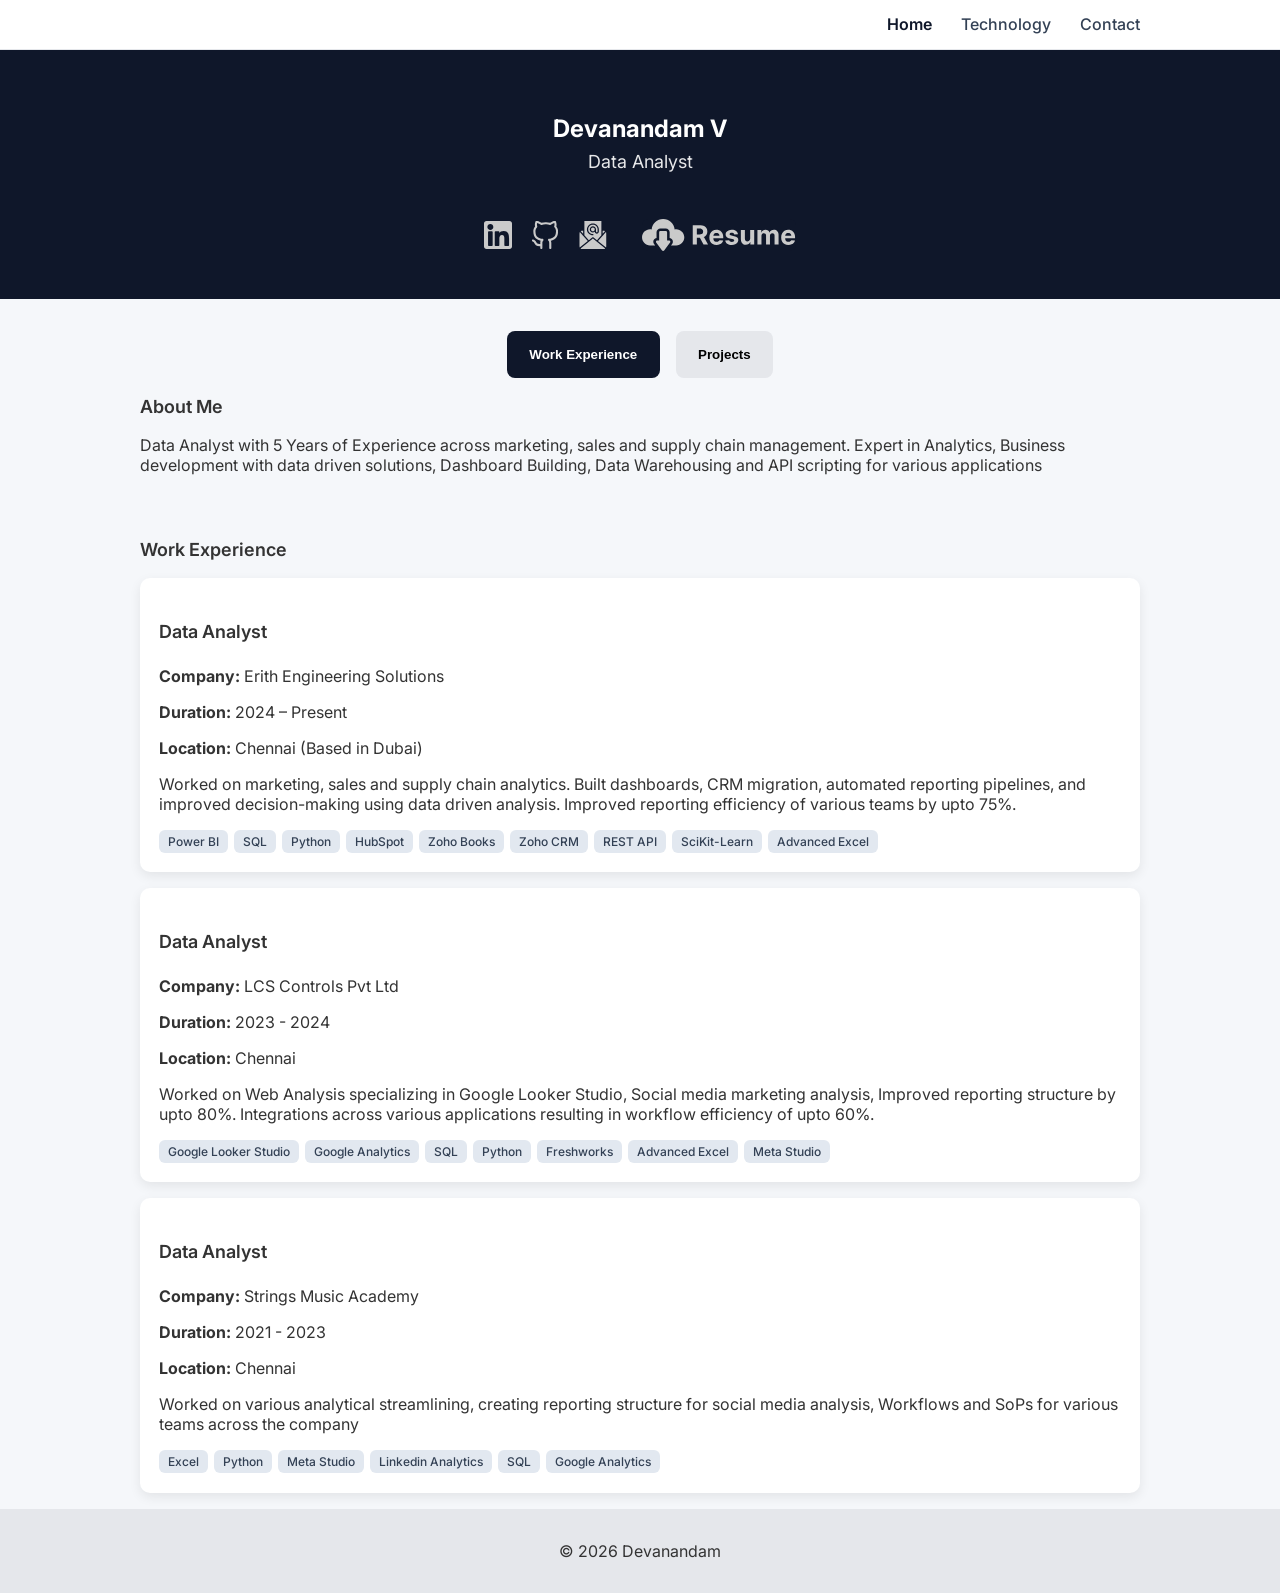
==== index.html @ 5a88dc88 "Update index.html" ====
<!DOCTYPE html>
<html lang="en">
<head>
    <meta charset="UTF-8" />
    <meta name="viewport" content="width=device-width, initial-scale=1.0" />
    <title>Devanandam | Profile</title>
    <link rel="icon" type="image/svg+xml" href="favicon-B.svg">
    <link rel="stylesheet" href="style.css" />
    <link rel="preconnect" href="https://fonts.googleapis.com">
    <link rel="preconnect" href="https://fonts.gstatic.com" crossorigin>
    <link href="https://fonts.googleapis.com/css2?family=Inter:ital,opsz,wght@0,14..32,100..900;1,14..32,100..900&display=swap" rel="stylesheet">
</head>
<body>
<nav class="navbar">
    <div class="nav-container">
      <div class="logo"></div>
  
      <ul class="nav-links">
        <li><a href="index.html" class="active">Home</a></li>
        <li><a href="technology.html">Technology</a></li>
        <li><a href="Contacts.html">Contact</a></li>
      </ul>
    </div>
  </nav>

<script>
    function openTab(evt, tabName) {
      // hide all tabs
      document.querySelectorAll(".tab-content").forEach(tab => {
        tab.classList.remove("active");
      });
    
      // remove active from buttons
      document.querySelectorAll(".tab-btn").forEach(btn => {
        btn.classList.remove("active");
      });
    
      // show selected
      document.getElementById(tabName).classList.add("active");
      evt.currentTarget.classList.add("active");
    }
</script>


  <header>
    <h1>Devanandam V</h1>
    <h2>Data Analyst</h2>

    <div class="socials">
        <a href="https://www.linkedin.com/in/devanadham-v-a43195300/" target="_blank">
          <img src="Icons/linkedin-W.svg" alt="LinkedIn" />
        </a>
      
        <a href="https://github.com/Devanandham99" target="_blank">
          <img src="Icons/github-W.svg" alt="GitHub" />
        </a>
      
        <a href="mailto:devanadham2022@gmail.com">
          <img src="Icons/email-W.svg" alt="Email" />
        </a>
      
        <a href="Assets/devanandam-resume.pdf" target="_blank" rel="noopener noreferrer" class="resume-btn">
          <img src="Icons/resume-W.svg" alt="Download Resume" />
        </a>
      </div>

  </header>

  <div class="tabs container">
    <button class="tab-btn active" onclick="openTab(event, 'experience')">
      Work Experience
    </button>
    <button class="tab-btn" onclick="openTab(event, 'projects')">
      Projects
    </button>
  </div>

  <section class="about container">
    <h3>About Me</h3>
    <p>Data Analyst with 5 Years of Experience across marketing, sales and supply chain management. Expert in Analytics, Business development with data driven solutions, Dashboard Building, Data Warehousing and API scripting for various applications</p>
  </section>
  <section id="experience" class="tab-content container active">
    <h3>Work Experience</h3>
  
    <div class="card">
      <h4>Data Analyst</h4>
      <p><strong>Company:</strong> Erith Engineering Solutions</p>
      <p><strong>Duration:</strong> 2024 – Present</p>
      <p><strong>Location:</strong> Chennai (Based in Dubai)</p>
      <p>
        Worked on marketing, sales and supply chain analytics. Built dashboards, CRM migration, automated reporting pipelines, and improved decision-making using data driven analysis. Improved reporting efficiency of various teams by upto 75%. 
      </p>

      <!-- ✅ Skills used -->
      <div class="card-skills">
        <span class="skill-tag">Power BI</span>
        <span class="skill-tag">SQL</span>
        <span class="skill-tag">Python</span>
        <span class="skill-tag">HubSpot</span>
        <span class="skill-tag">Zoho Books</span>
        <span class="skill-tag">Zoho CRM</span>
        <span class="skill-tag">REST API</span>
        <span class="skill-tag">SciKit-Learn</span>
        <span class="skill-tag">Advanced Excel</span>
      </div>
    </div>
    <div class="card">
      <h4>Data Analyst</h4>
      <p><strong>Company:</strong> LCS Controls Pvt Ltd</p>
      <p><strong>Duration:</strong> 2023 - 2024</p>
      <p><strong>Location:</strong> Chennai</p>
      <p>
        Worked on Web Analysis specializing in Google Looker Studio, Social media marketing analysis, Improved reporting structure by upto 80%. Integrations across various applications resulting in workflow efficiency of upto 60%.
      </p>

      <!-- ✅ Skills used -->
      <div class="card-skills">
        <span class="skill-tag">Google Looker Studio</span>
        <span class="skill-tag">Google Analytics</span>
        <span class="skill-tag">SQL</span>
        <span class="skill-tag">Python</span>
        <span class="skill-tag">Freshworks</span>
        <span class="skill-tag">Advanced Excel</span>
        <span class="skill-tag">Meta Studio</span>
      </div>
    </div>

    <div class="card">
      <h4>Data Analyst</h4>
      <p><strong>Company:</strong> Strings Music Academy</p>
      <p><strong>Duration:</strong> 2021 - 2023</p>
      <p><strong>Location:</strong> Chennai</p>
      <p>
        Worked on various analytical streamlining, creating reporting structure for social media analysis, Workflows and SoPs for various teams across the company
      </p>

      <!-- ✅ Skills used -->
      <div class="card-skills">
        <span class="skill-tag">Excel</span>
        <span class="skill-tag">Python</span>
        <span class="skill-tag">Meta Studio</span>
        <span class="skill-tag">Linkedin Analytics</span>
        <span class="skill-tag">SQL</span>
        <span class="skill-tag">Google Analytics</span>
      </div>
    </div>

  </section>
  
  <!-- Projects Tab -->
  <section id="projects" class="tab-content container">
    <h3>Projects</h3>

    <div class="card">
      <h4>NLP Project On Book Reviews</h4>
      <p>Using Natural Language Processing to analyze reviews of books and identify trends and patterns.</p>
      <a href="https://github.com/Devanandham99/Portfolio-Projects/tree/22cbae666b708d479b3a723a235a0c40a0afc872/NLP%20Project%20On%20Book%20Reviews" target="_blank">View Project →</a>
      <div class="card-skills">
        <span class="skill-tag">Pandas</span>
        <span class="skill-tag">Numpy</span>
        <span class="skill-tag">Seaborn</span>
        <span class="skill-tag">Matplotlib</span>
        <span class="skill-tag">Text Processing</span>
        <span class="skill-tag">Text Blob</span>
        <span class="skill-tag">Sci-kit Learn</span>
        <span class="skill-tag">Word Cloud</span>
        <span class="skill-tag">NLTK</span>
      </div>       
    </div>

    <div class="card">
      <h4>Steam Games Analysis</h4>
      <p>Analysis of social media data to understand user engagement patterns and metrics for various products.</p>
      <a href="https://github.com/Devanandham99/Portfolio-Projects/tree/e1949dfdd8c539cf58ebae8cbb5620fc46101f01/Steam%20Games%20Data%20Analysis" target="_blank">View Project →</a>
      <div class="card-skills">
        <span class="skill-tag">Seaborn</span>
        <span class="skill-tag">Pandas</span>
        <span class="skill-tag">Numpy</span>
      </div>       
    </div>
  
    <div class="card">
      <h4>Car Sales Data Processing/Analysis</h4>
      <p>Data processing and analysis of car sales database using pandas</p>
      <a href="https://github.com/Devanandham99/Portfolio-Projects/tree/2d07270b5e9420db4c0938f591bab6245e6ea134/Car%20Sales%20Project" target="_blank">View Project →</a>
      <div class="card-skills">
        <span class="skill-tag">Pandas</span>
        <span class="skill-tag">Matplotlib</span>
      </div>  

    </div>
  
    <div class="card">
      <h4>Data Scraping</h4>
      <p>Data Scraping using Selenium to get data for warehousing.</p>
      <a href="https://github.com/Devanandham99/Portfolio-Projects/tree/2d07270b5e9420db4c0938f591bab6245e6ea134/Data%20Scraping" target="_blank">View Project →</a>
      <div class="card-skills">
        <span class="skill-tag">Selenium</span>
        <span class="skill-tag">Pandas</span>
        <span class="skill-tag">BeautifulSoup</span>
        <span class="skill-tag">requests</span>
      </div>       
    </div>

    <div class="card">
      <h4>Dashboard</h4>
      <p>Example Dashboards using opensource datasets.</p>
      <a href="https://github.com/Devanandham99/Portfolio-Projects/tree/70073669f018ca83e619e7d2b7d7c7980ea79258/Dashboards" target="_blank">View Project →</a>
      <div class="card-skills">
        <span class="skill-tag">Tableau</span>
        <span class="skill-tag">Power BI</span>
        <span class="skill-tag">Excel</span>
        <span class="skill-tag">Google Looker Studio</span>
        <span class="skill-tag">SQL</span>
        <span class="skill-tag">Google Sheets</span>
      </div>       
    </div>    

    <div class="card">
      <h4>CRM to Google Sheets Integration</h4>
      <p>Pulling data from Hubspot CRM to Google Sheets using REST API.</p>
      <a href="https://github.com/Devanandham99/Portfolio-Projects/tree/3ea5dff24ce69333540878bbf10d671288c5dcb7/Hubspot%20to%20Google%20Sheets%20REST%20API" target="_blank">View Project →</a>
      <div class="card-skills">
        <span class="skill-tag">REST API</span>
        <span class="skill-tag">Hubspot</span>
        <span class="skill-tag">Google Sheets</span>
        <span class="skill-tag">JS</span>
      </div>       
    </div>

    <div class="card">
      <h4>Social Media Analysis</h4>
      <p>Analysis of social media data to understand user engagement patterns and metrics for various products.</p>
      <a href="https://github.com/Devanandham99/Portfolio-Projects/tree/26cd659598d46aff903115a7fd73586966958144/Social%20Media%20Project" target="_blank">View Project →</a>
      <div class="card-skills">
        <span class="skill-tag">Meta Studio</span>
        <span class="skill-tag">Linkedin</span>
        <span class="skill-tag">Seaborn</span>
        <span class="skill-tag">Pandas</span>
        <span class="skill-tag">Matplotlib</span>
        <span class="skill-tag">Numpy</span>
      </div>       
    </div>

  </section>

  <footer>
    <p>© 2026 Devanandam</p>
  </footer>
</body>

</html>
---- style.css ----
body {
    font-family: "Inter", sans-serif;
    font-optical-sizing: auto;
    font-weight: 700;
    font-style: normal;
  margin: 0;
  -webkit-font-smoothing: antialiased;
  -moz-osx-font-smoothing: grayscale;
  background: #f5f7fa;
  color: #333;
  outline: 0px solid rgba(255, 0, 0, 0) !important;
}

h1 { font-weight: 700; font-size: x-large;}
h2 { font-weight: 400; font-size: large;}
h3 { font-weight: 600; font-size: Large;}
h4 { font-weight: 600; font-size: Large;}
p  { font-weight: 400; font-size: medium;}

header {
  background: #0f172a;
  color: white;
  text-align: center;

  padding: 3rem 1rem 2rem 1rem;   /* balanced vertical spacing */
  margin: 0;

  display: flex;
  flex-direction: column;
  align-items: center;
  justify-content: center;
}

header h1 {
  margin-bottom: 0.5rem;
}

header h2 {
  margin-top: 0;
  opacity: 0.9;
}

section {
  max-width: 1000px;
  margin: 3rem auto;      /* centers + vertical spacing */
  padding: 0 1rem;   /* clean reset */
  outline: 1px solid rgba(255, 0, 0, 0) !important;
}

footer {
  text-align: center;
  padding: 1rem;
  background: #e5e7eb;
}

/* Tabs */

.tabs {
  display: flex;
  justify-content: center;
  gap: 1rem;

  max-width: 1000px;
  margin-top: 2rem !important;
  margin: 0 auto 2rem auto;   /* ↑ more space from blue section */
  padding: 0 1.25rem;             /* slight horizontal comfort */
}
  
  .tab-btn {
    padding: 1rem 1.4rem;
    border: none;
    background: #e5e7eb;
    cursor: pointer;
    border-radius: 8px;
    font-weight: 600;
  }
  
  .tab-btn.active {
    background: #0f172a;
    color: white;
  }
  
  /* Tab content */
  .tab-content {
    display: none;
    padding: 1.5rem;
  }
  
  .tab-content.active {
    display: block;
  }
  
  
  /* Cards */
  .card {
    background: white;
    padding: 1.2rem;
    margin-bottom: 1rem;
    border-radius: 10px;
    box-shadow: 0 4px 12px rgba(0,0,0,0.08);
  }

  /* Skills inside cards */

.card-skills {
  display: flex;
  flex-wrap: wrap;
  gap: 0.4rem;
  margin-top: 1rem;
}

.skill-tag {
  background: #e2e8f0;
  color: #334155;
  font-size: 0.75rem;
  font-weight: 500;
  padding: 0.25rem 0.55rem;
  border-radius: 6px;
  white-space: nowrap;
}

  .socials {
    display: flex;
    justify-content: center;
    align-items: center;
    gap: 1.2rem;
  
    max-width: 1000px;   /* keeps it aligned with rest of page */
    margin: 2rem auto 1rem auto;
    padding-top: 0 1rem;  /* THIS centers the whole section */
    /*padding: 0 1rem;     optional mobile padding */
  }
  
  .socials a {
    display: inline-flex;
    align-items: center;
    justify-content: center;
    height: 32px;
  }
  .socials img {
    width: 28px;
    height: 28px;
    display: block;
    cursor: pointer;
    transition: transform 0.2s ease, opacity 0.2s ease;
  }
  
  .socials img:hover {
    transform: translateY(-2px);
    opacity: 0.8;
  }
  
  .container {
    max-width: 1000px;
    margin: auto;
    padding: 0 1rem;
  }

  /* Resume button */
  .resume-btn {
    height: 28px;
    width: auto;
    display: block;
    align-items: center;
    justify-content: center;
    margin-left: 1rem;
    background: #0f172a;
    color: white;
    padding: 0;
    text-decoration: none;
    border-radius: 6px;
    font-weight: 600;
    transition: transform 0.2s ease, opacity 0.2s ease;
  }

  .resume-btn img {
  height: 100%;      /* fill container height */
  width: auto;       /* keep aspect ratio */
  display: block;
  object-fit: contain;
  transition: transform 0.2s ease, opacity 0.2s ease;
  }
  
  .resume-btn:hover {
    transform: translateY(-2px);
    opacity: 0.8;
  }


  .navbar {
    position: sticky;
    top: 0;
    width: 100%;
    background: white;
    border-bottom: 1px solid #e5e7eb;
    z-index: 1000;
  }
  
  .nav-container {
    max-width: 1000px;
    margin: auto;
    padding: 0.9rem 1rem;
  
    display: flex;
    justify-content: space-between;
    align-items: center;
  }
  
  .logo {
    font-weight: 700;
    font-size: 1.1rem;
    color: #0f172a;
  }
  
  .nav-links {
    list-style: none;
    display: flex;
    gap: 1.8rem;
    margin: 0;
    padding: 0;
  }
  
  .nav-links a {
    text-decoration: none;
    color: #334155;
    font-weight: 500;
    transition: color 0.2s ease;
  }
  
  .nav-links a:hover {
    color: #0f172a;
  }
  
  .nav-links a.active {
    color: #0f172a;
    font-weight: 600;
  }

  section + section {
  margin-top: 4rem !important;
}

/* Contact form */

#contact-form {
  display: flex;
  flex-direction: column;
  gap: 0.75rem;
}

#contact-form input,
#contact-form textarea {
  padding: 0.6rem 0.7rem;
  border-radius: 6px;
  border: 1px solid #cbd5e1;
  font-family: inherit;
  font-size: 0.9rem;
}

.send-btn {
  margin-top: 0.5rem;
  padding: 0.6rem;
  border: none;
  border-radius: 6px;
  background: #0f172a;
  color: white;
  font-weight: 600;
  cursor: pointer;
  transition: transform 0.15s ease, opacity 0.15s ease;
}

.send-btn:hover {
  transform: translateY(-1px);
  opacity: 0.9;
}

.tech-section {
  padding: 20px 20px;
  text-align: center;
  margin-top: 0;
}

.tech-section h1 {
  font-size: 2.2rem;
  margin-top: 0;           /* remove default browser margin */
  margin-bottom: 20px;
}

/* GRID → FORCE 2 COLUMNS */
.tech-grid {
  display: grid;
  grid-template-columns: repeat(2, 1fr); /* 🔥 2 columns */
  gap: 28px;
  max-width: 900px;
  margin: auto;
}

/* BIG CARDS */
.tech-card {
  background: #ffffff;
  padding: 30px 26px;
  border-radius: 16px;

  text-align: left;

  box-shadow: 0 8px 24px rgba(0,0,0,0.08);

  transition: transform 0.25s ease, box-shadow 0.25s ease;
}

/* ICON */
.tech-card i {
  font-size: 32px;
  margin-bottom: 12px;
  color: #0f172a;
}

/* TITLE */
.tech-card h3 {
  margin: 0 0 10px 0;
  font-size: 1.2rem;
}

/* DESCRIPTION */
.tech-card p {
  font-size: 0.9rem;
  color: #475569;
  line-height: 1.5;
}

/* HOVER */
.tech-card:hover {
  transform: translateY(-6px);
  box-shadow: 0 20px 40px rgba(0,0,0,0.12);
}

.tech-card.moving {
  transition: transform 0.55s cubic-bezier(0.22, 1, 0.36, 1);
}

.tech-card.springing.moving {
  transition: none !important;
}

.tech-card.springing {
  transition: none !important;
}

/* HOVER */
.tech-card:hover {
  transform: translateY(-6px) scale(1.02);
}

/* ✅ EXPANDED (matches new JS) */
.tech-card.active {
  grid-column: span 2;
  grid-row: span 2;

  transform: scale(1.04);
  box-shadow: 0 30px 80px rgba(0,0,0,0.35);
  padding: 32px;

  transition:
    transform 0.45s cubic-bezier(.22,1,.36,1),
    box-shadow 0.45s cubic-bezier(.22,1,.36,1),
    padding 0.35s ease;
}

/* DETAILS HIDDEN */
.tech-details {
  max-height: 0;
  opacity: 0;
  overflow: hidden;
  margin-top: 0;

  transition:
    max-height 0.45s cubic-bezier(.22,1,.36,1),
    opacity 0.25s ease,
    margin-top 0.25s ease;
}

/* DETAILS SHOW */
.tech-card.active .tech-details {
  max-height: 600px;
  opacity: 1;
  transform: translateY(0);
  margin-top: 16px;
}

/* ✅ BLUR BACKGROUND (matches new JS) */
.tech-grid.has-active .tech-card:not(.active) {
  opacity: 0.45;
  filter: blur(2px);
  transform: scale(0.96);

  transition:
    opacity 0.30s ease,
    filter 0.30s ease,
    transform 0.35s ease;
}
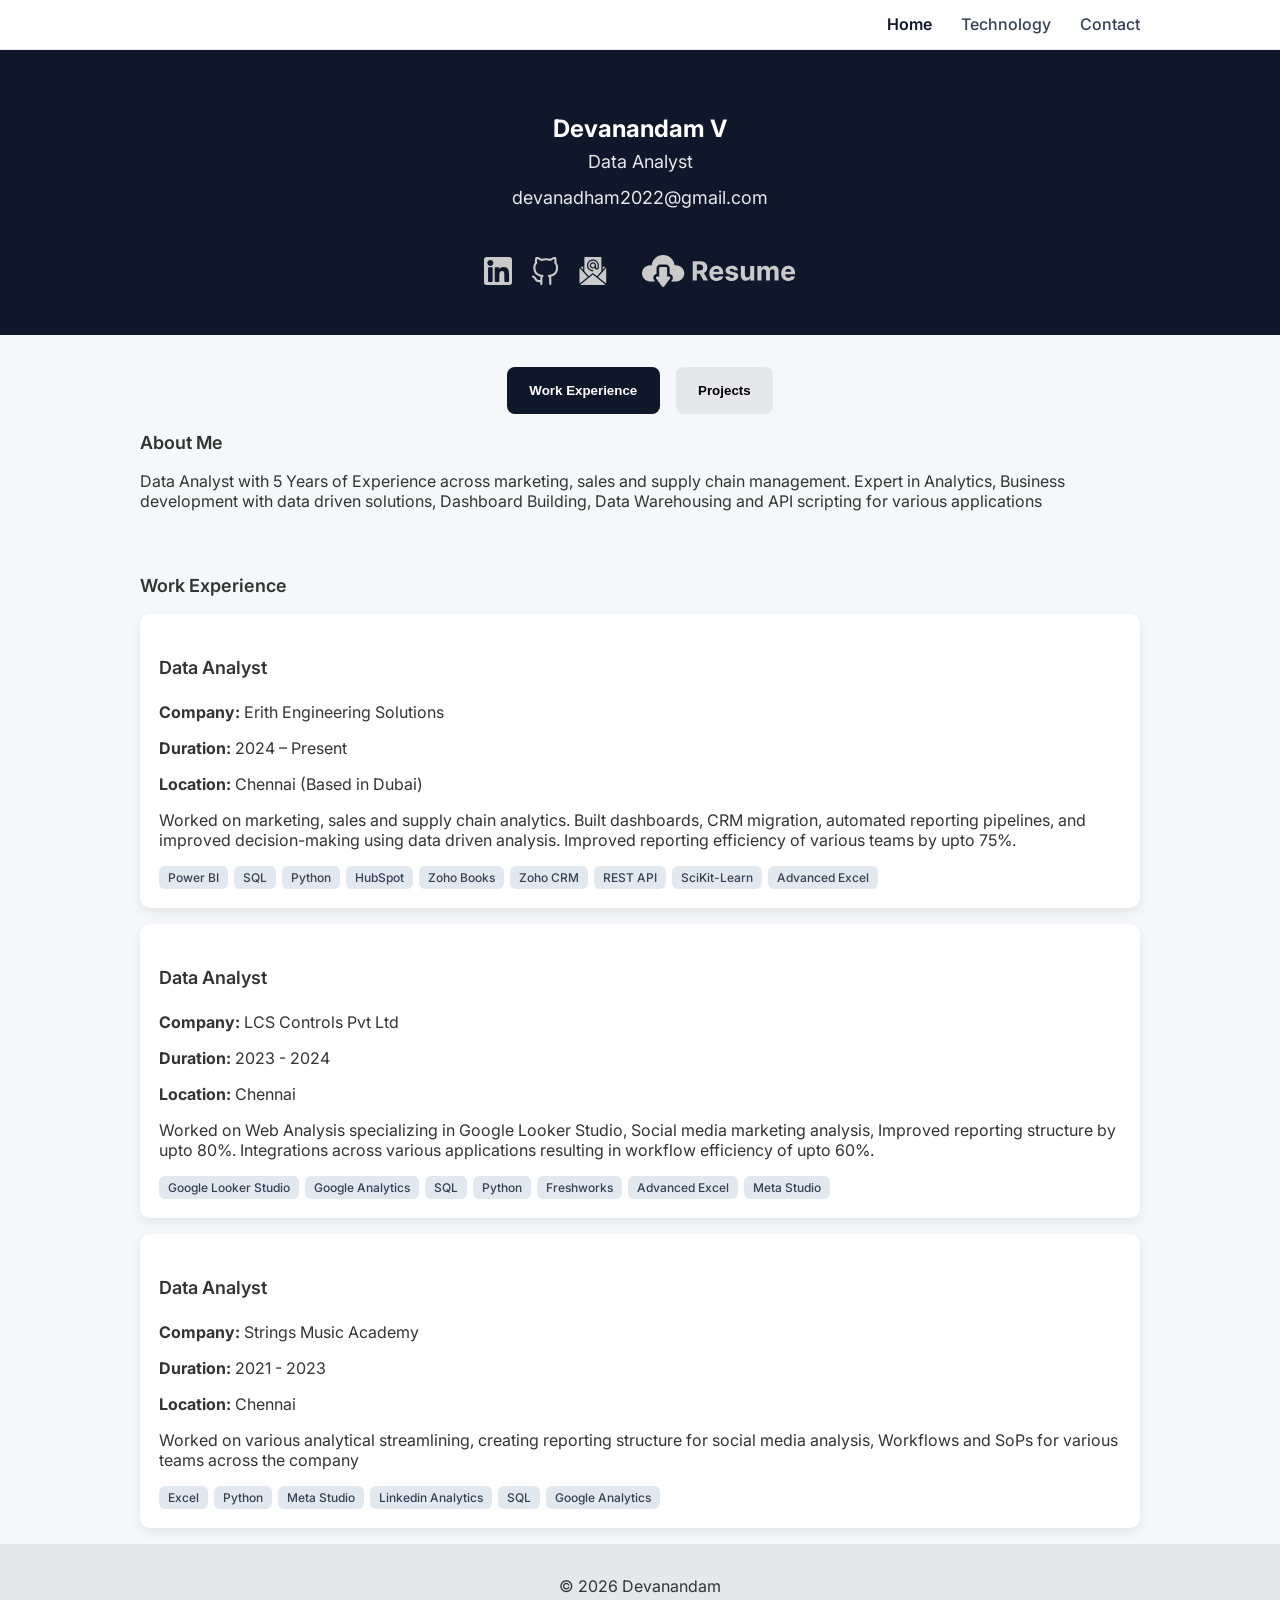
==== commit 55e7967d: "Update index.html" ====
--- a/index.html
+++ b/index.html
@@ -45,6 +45,7 @@
   <header>
     <h1>Devanandam V</h1>
     <h2>Data Analyst</h2>
+    <h2>devanadham2022@gmail.com</h2>  
 
     <div class="socials">
         <a href="https://www.linkedin.com/in/devanadham-v-a43195300/" target="_blank">
@@ -55,7 +56,7 @@
           <img src="Icons/github-W.svg" alt="GitHub" />
         </a>
       
-        <a href="mailto:devanadham2022@gmail.com">
+        <a href="Contacts.html">
           <img src="Icons/email-W.svg" alt="Email" />
         </a>
       
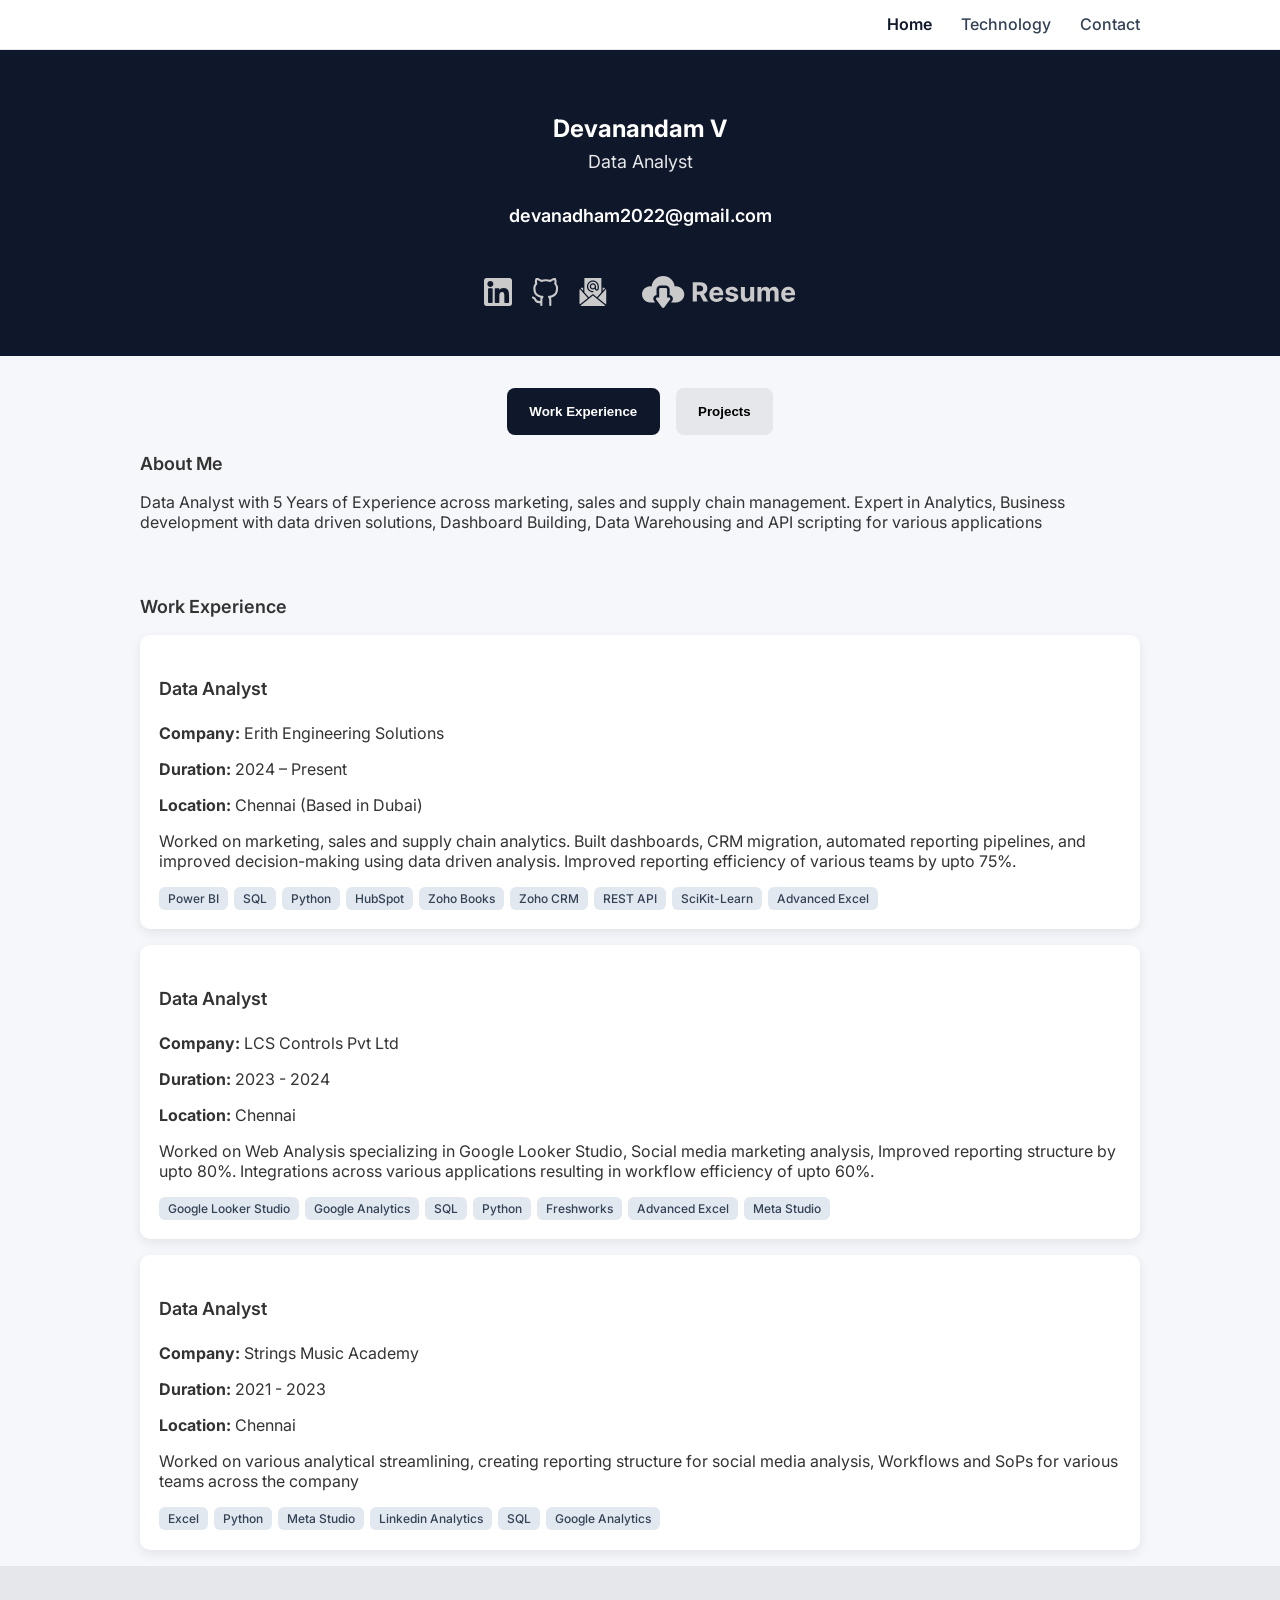
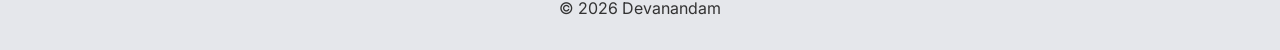
==== commit 0d8ebccd: "Update index.html" ====
--- a/index.html
+++ b/index.html
@@ -45,7 +45,7 @@
   <header>
     <h1>Devanandam V</h1>
     <h2>Data Analyst</h2>
-    <h2>devanadham2022@gmail.com</h2>  
+    <h3>devanadham2022@gmail.com</h3>  
 
     <div class="socials">
         <a href="https://www.linkedin.com/in/devanadham-v-a43195300/" target="_blank">
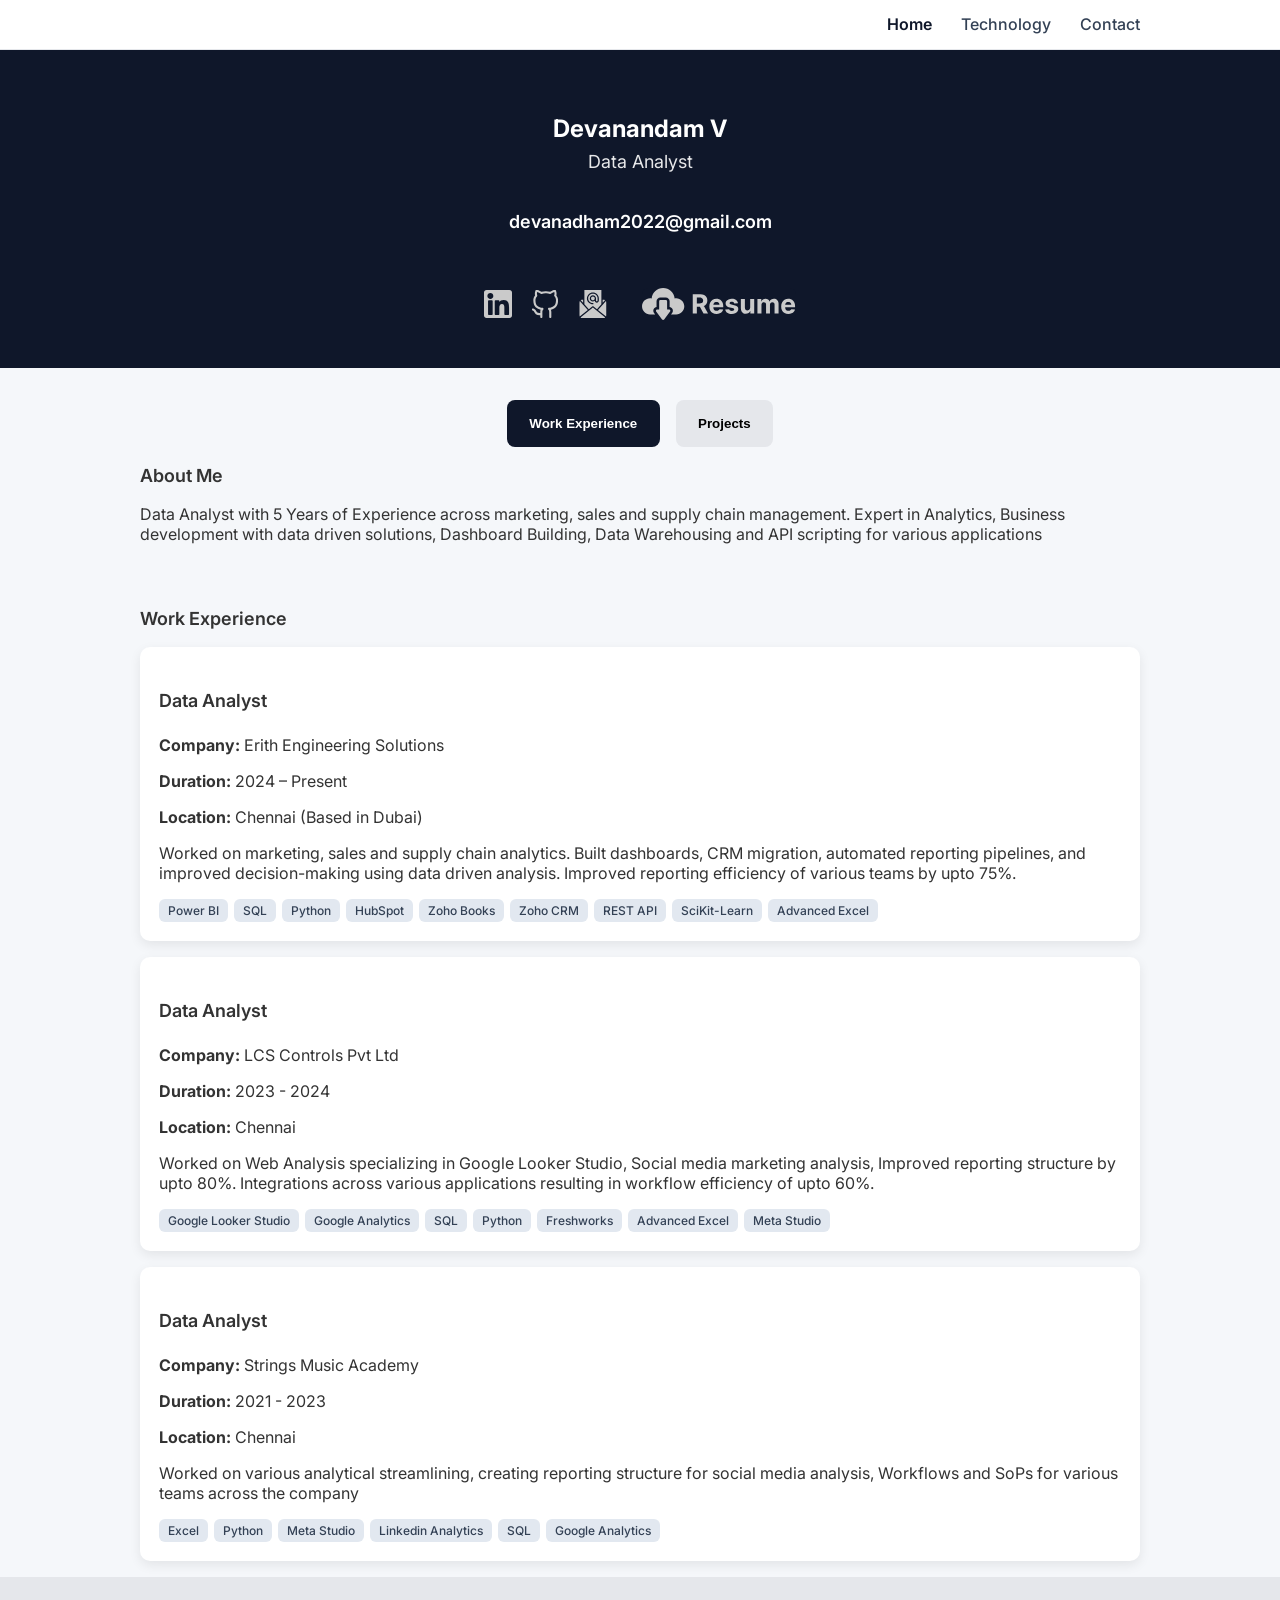
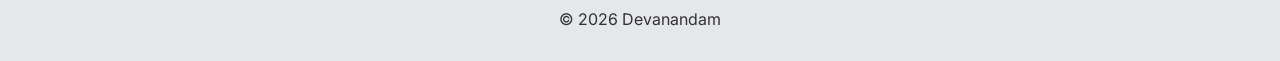
==== commit 1cb73b05: "Update index.html" ====
--- a/index.html
+++ b/index.html
@@ -45,7 +45,7 @@
   <header>
     <h1>Devanandam V</h1>
     <h2>Data Analyst</h2>
-    <h3>devanadham2022@gmail.com</h3>  
+    <h4>devanadham2022@gmail.com</h4>  
 
     <div class="socials">
         <a href="https://www.linkedin.com/in/devanadham-v-a43195300/" target="_blank">
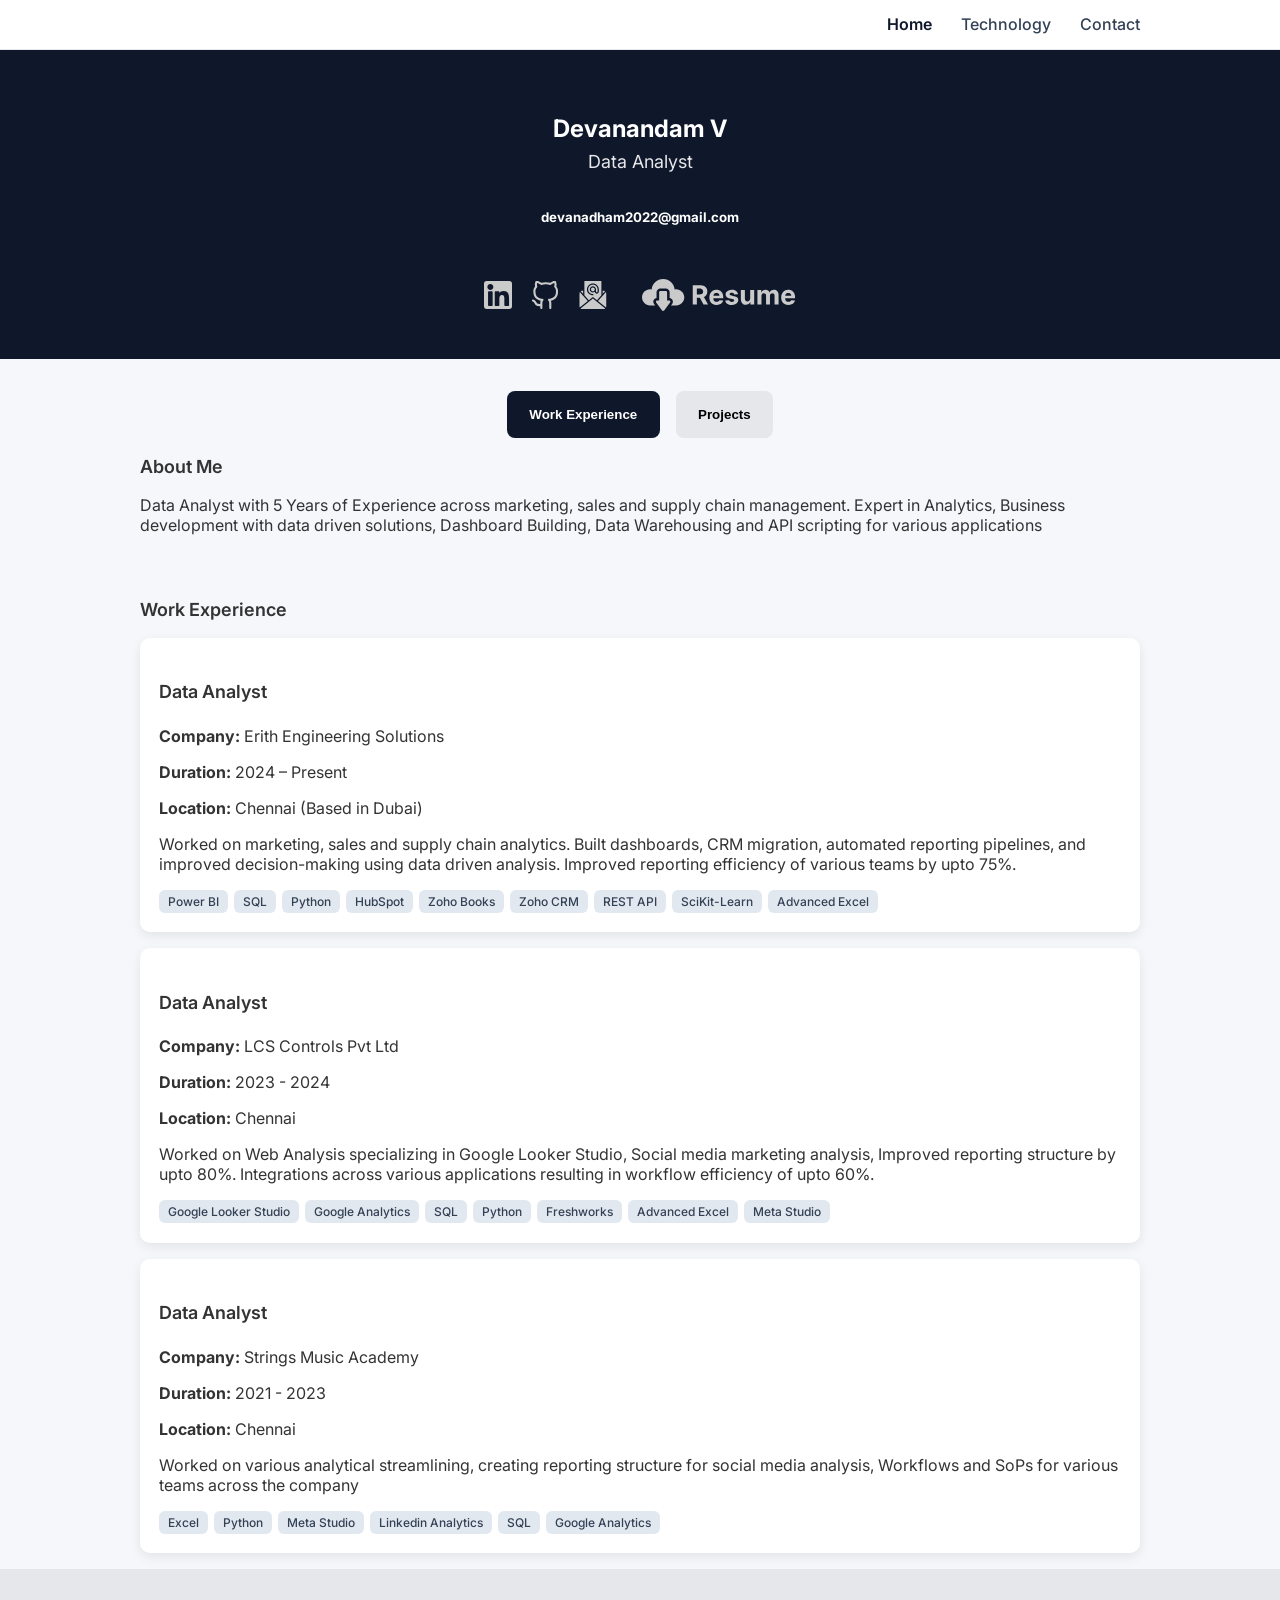
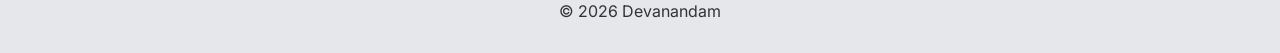
==== commit 9284e748: "Update index.html" ====
--- a/index.html
+++ b/index.html
@@ -45,7 +45,7 @@
   <header>
     <h1>Devanandam V</h1>
     <h2>Data Analyst</h2>
-    <h4>devanadham2022@gmail.com</h4>  
+    <h5>devanadham2022@gmail.com</h5>  
 
     <div class="socials">
         <a href="https://www.linkedin.com/in/devanadham-v-a43195300/" target="_blank">
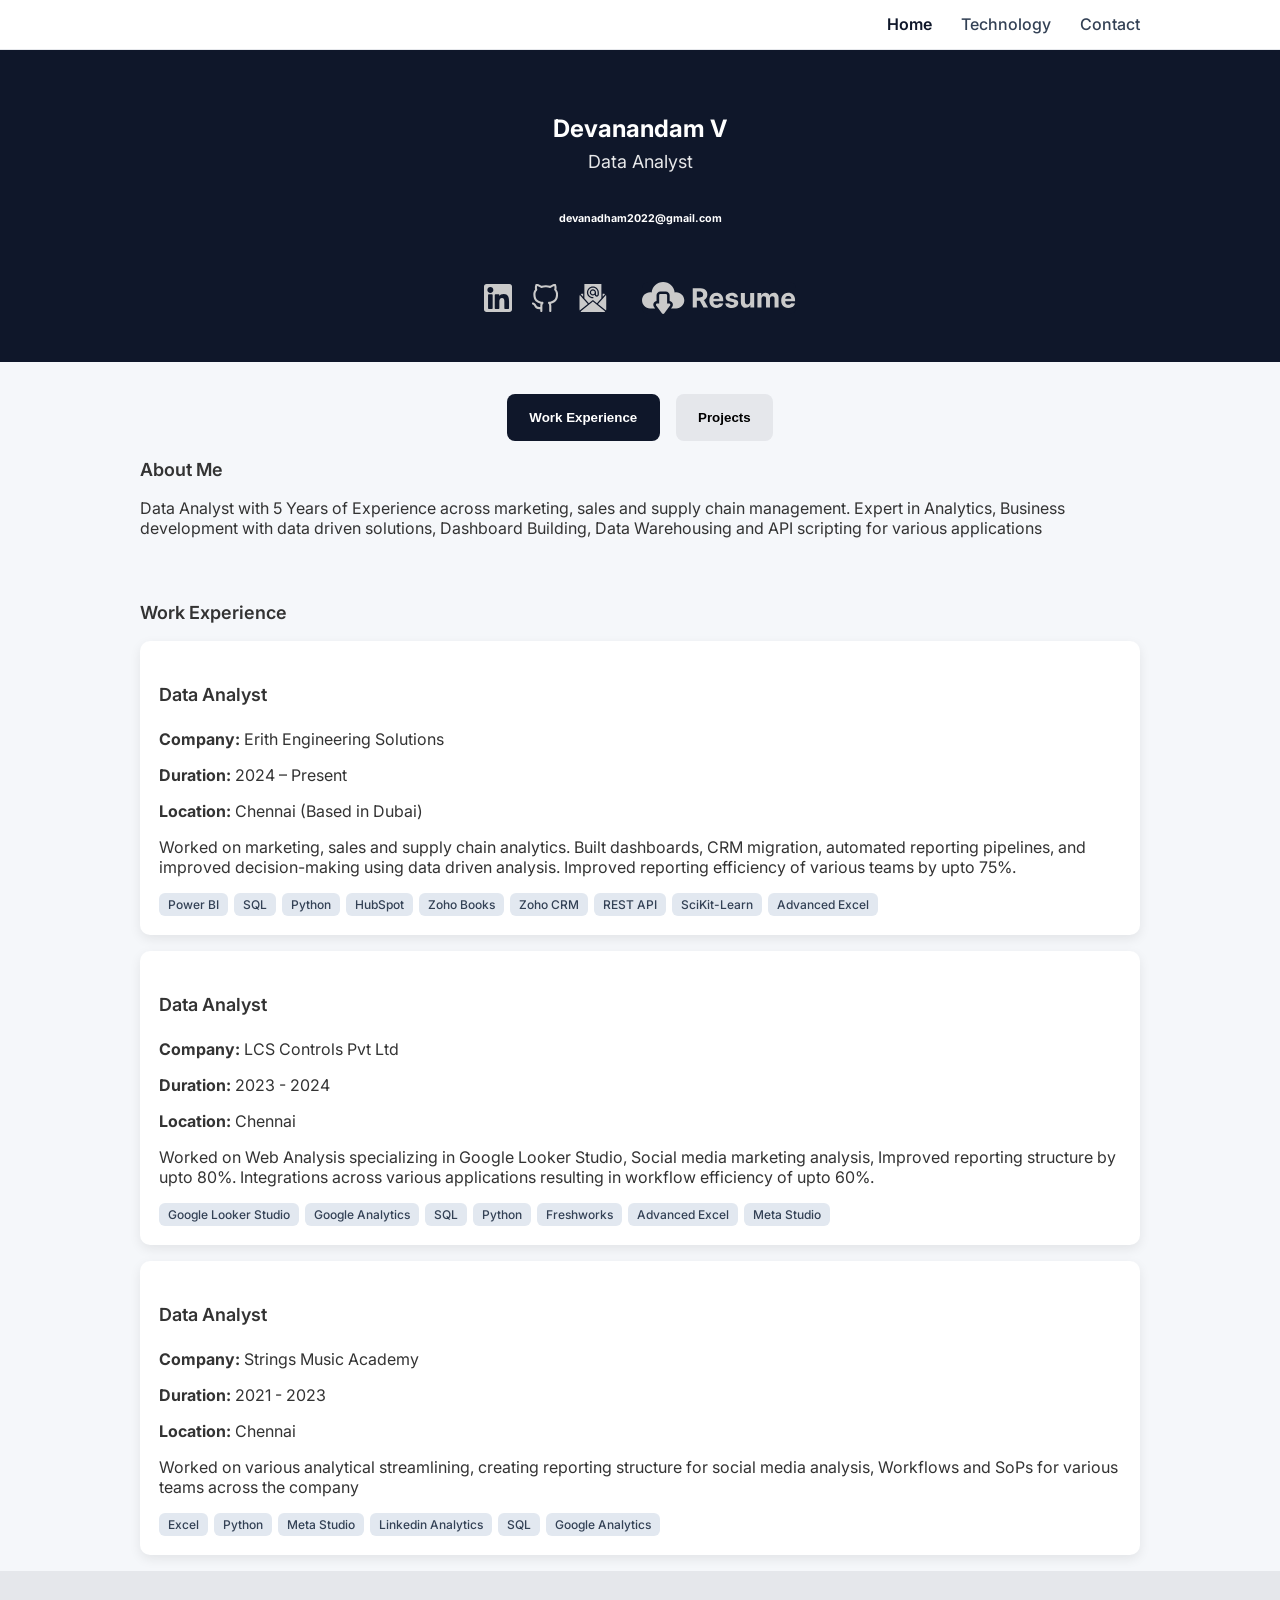
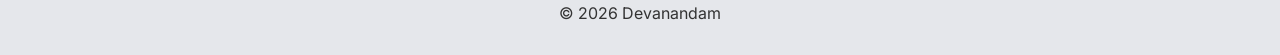
==== commit b9944ef4: "email ease" ====
--- a/index.html
+++ b/index.html
@@ -45,7 +45,7 @@
   <header>
     <h1>Devanandam V</h1>
     <h2>Data Analyst</h2>
-    <h5>devanadham2022@gmail.com</h5>  
+    <h6>devanadham2022@gmail.com</h6>  
 
     <div class="socials">
         <a href="https://www.linkedin.com/in/devanadham-v-a43195300/" target="_blank">
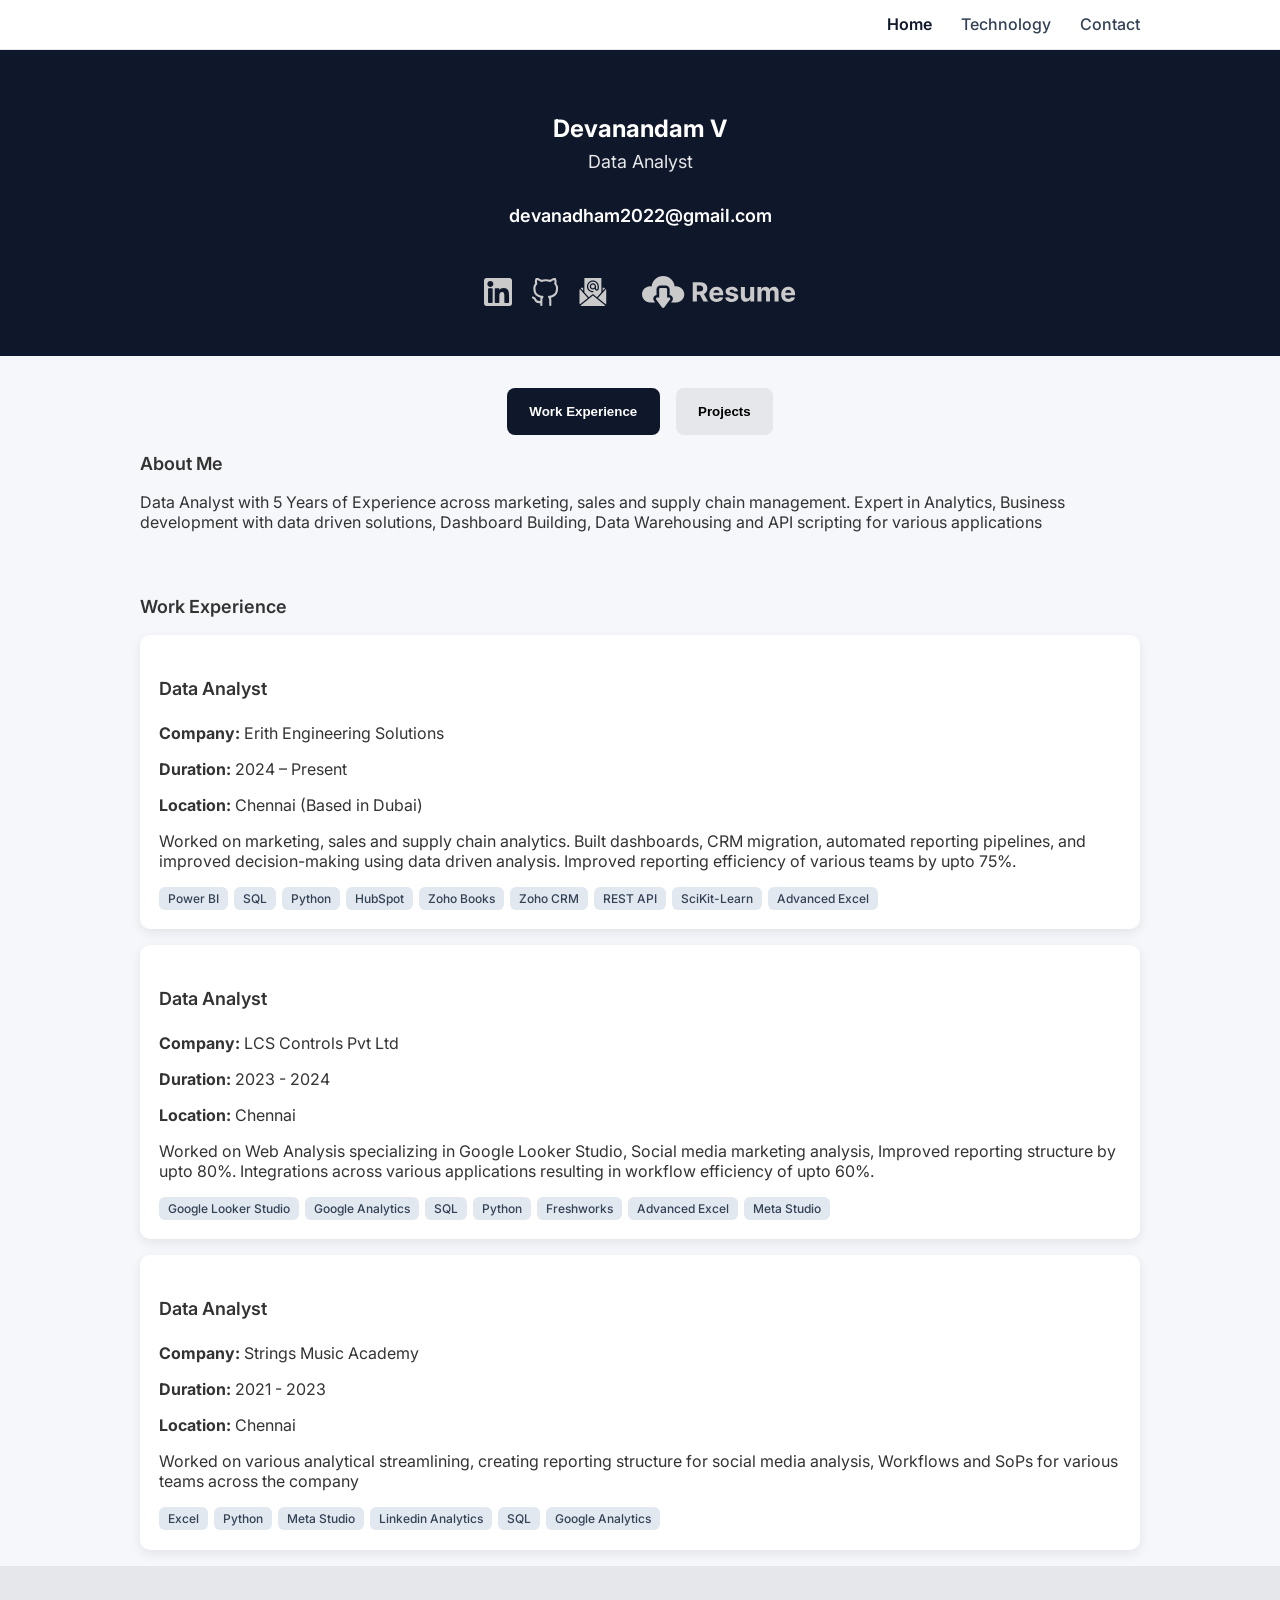
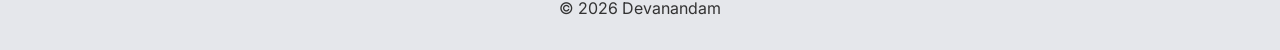
==== commit 2ea1dede: "email ease 0.2" ====
--- a/index.html
+++ b/index.html
@@ -45,7 +45,7 @@
   <header>
     <h1>Devanandam V</h1>
     <h2>Data Analyst</h2>
-    <h6>devanadham2022@gmail.com</h6>  
+    <h3>devanadham2022@gmail.com</h3>  
 
     <div class="socials">
         <a href="https://www.linkedin.com/in/devanadham-v-a43195300/" target="_blank">
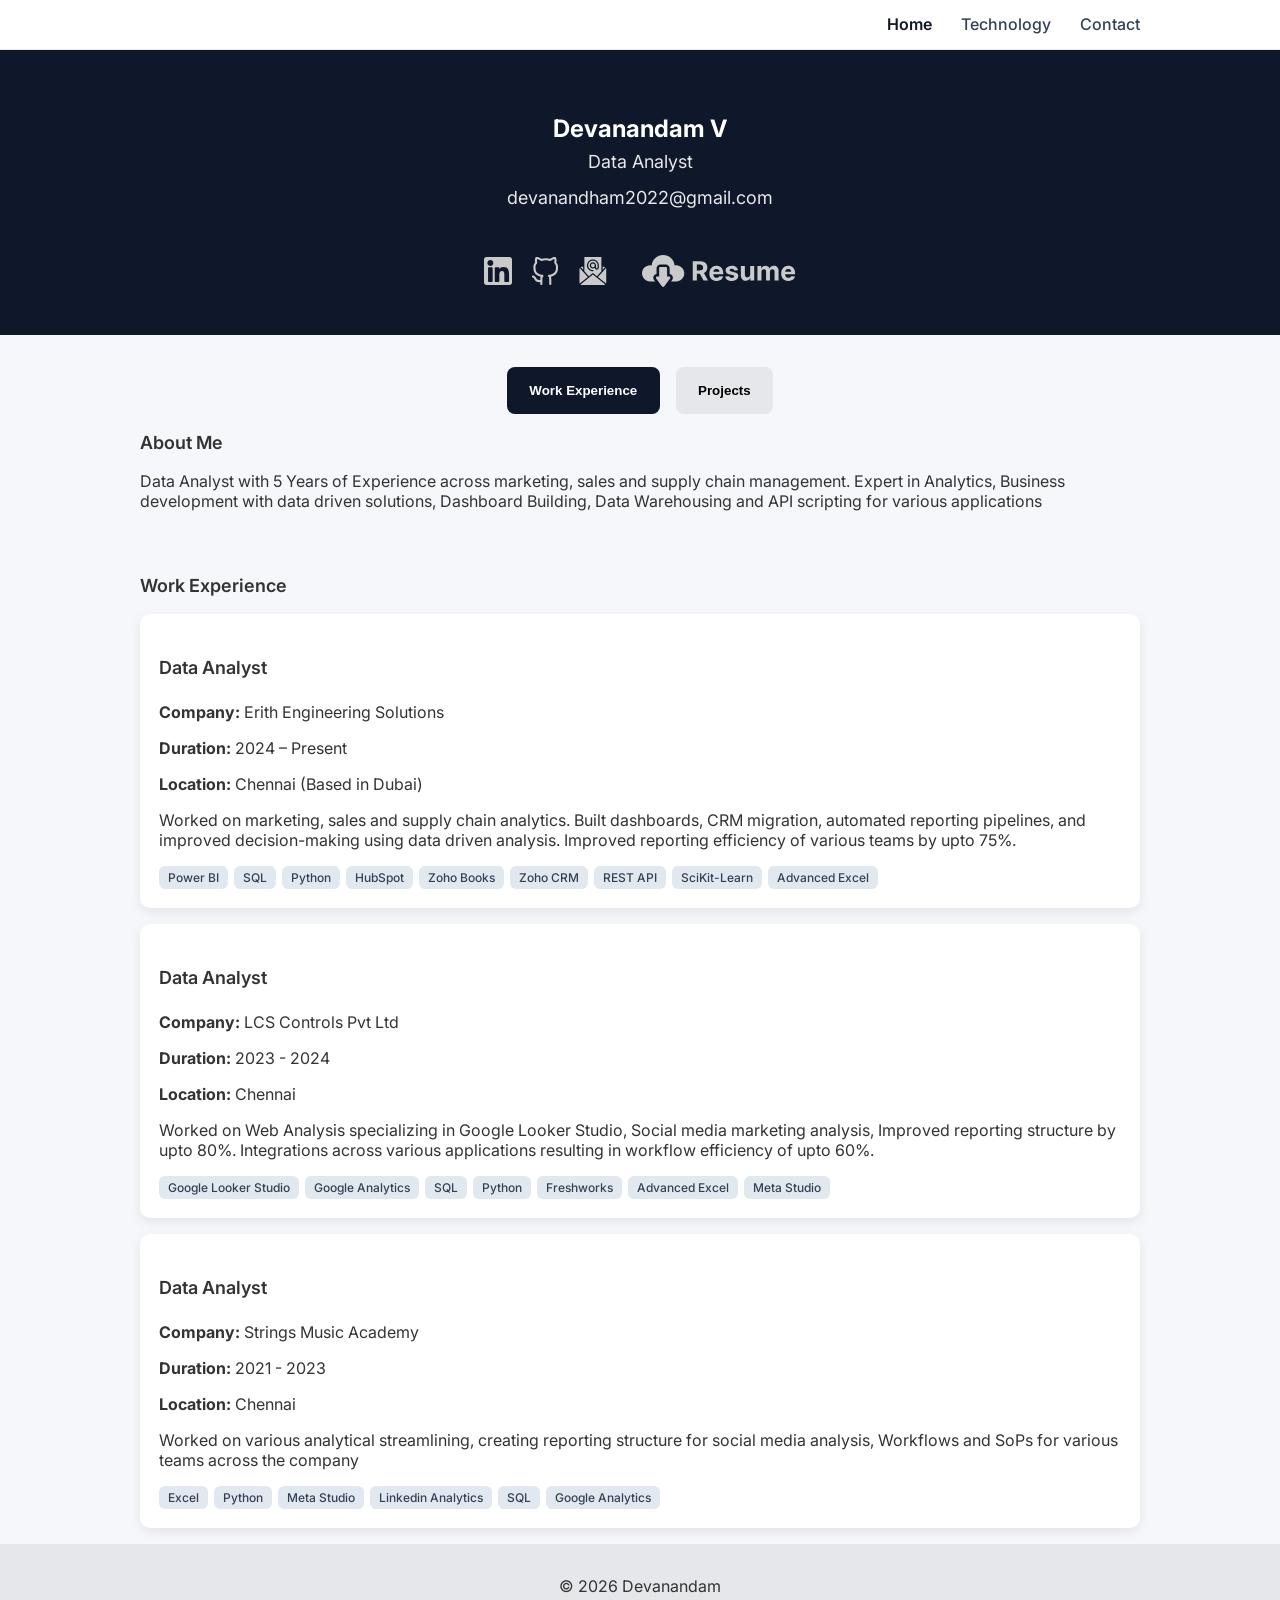
==== commit bb52ce13: "e" ====
--- a/index.html
+++ b/index.html
@@ -45,8 +45,7 @@
   <header>
     <h1>Devanandam V</h1>
     <h2>Data Analyst</h2>
-    <h3>devanadham2022@gmail.com</h3>  
-
+    <h2>devanandham2022@gmail.com</h2>
     <div class="socials">
         <a href="https://www.linkedin.com/in/devanadham-v-a43195300/" target="_blank">
           <img src="Icons/linkedin-W.svg" alt="LinkedIn" />
